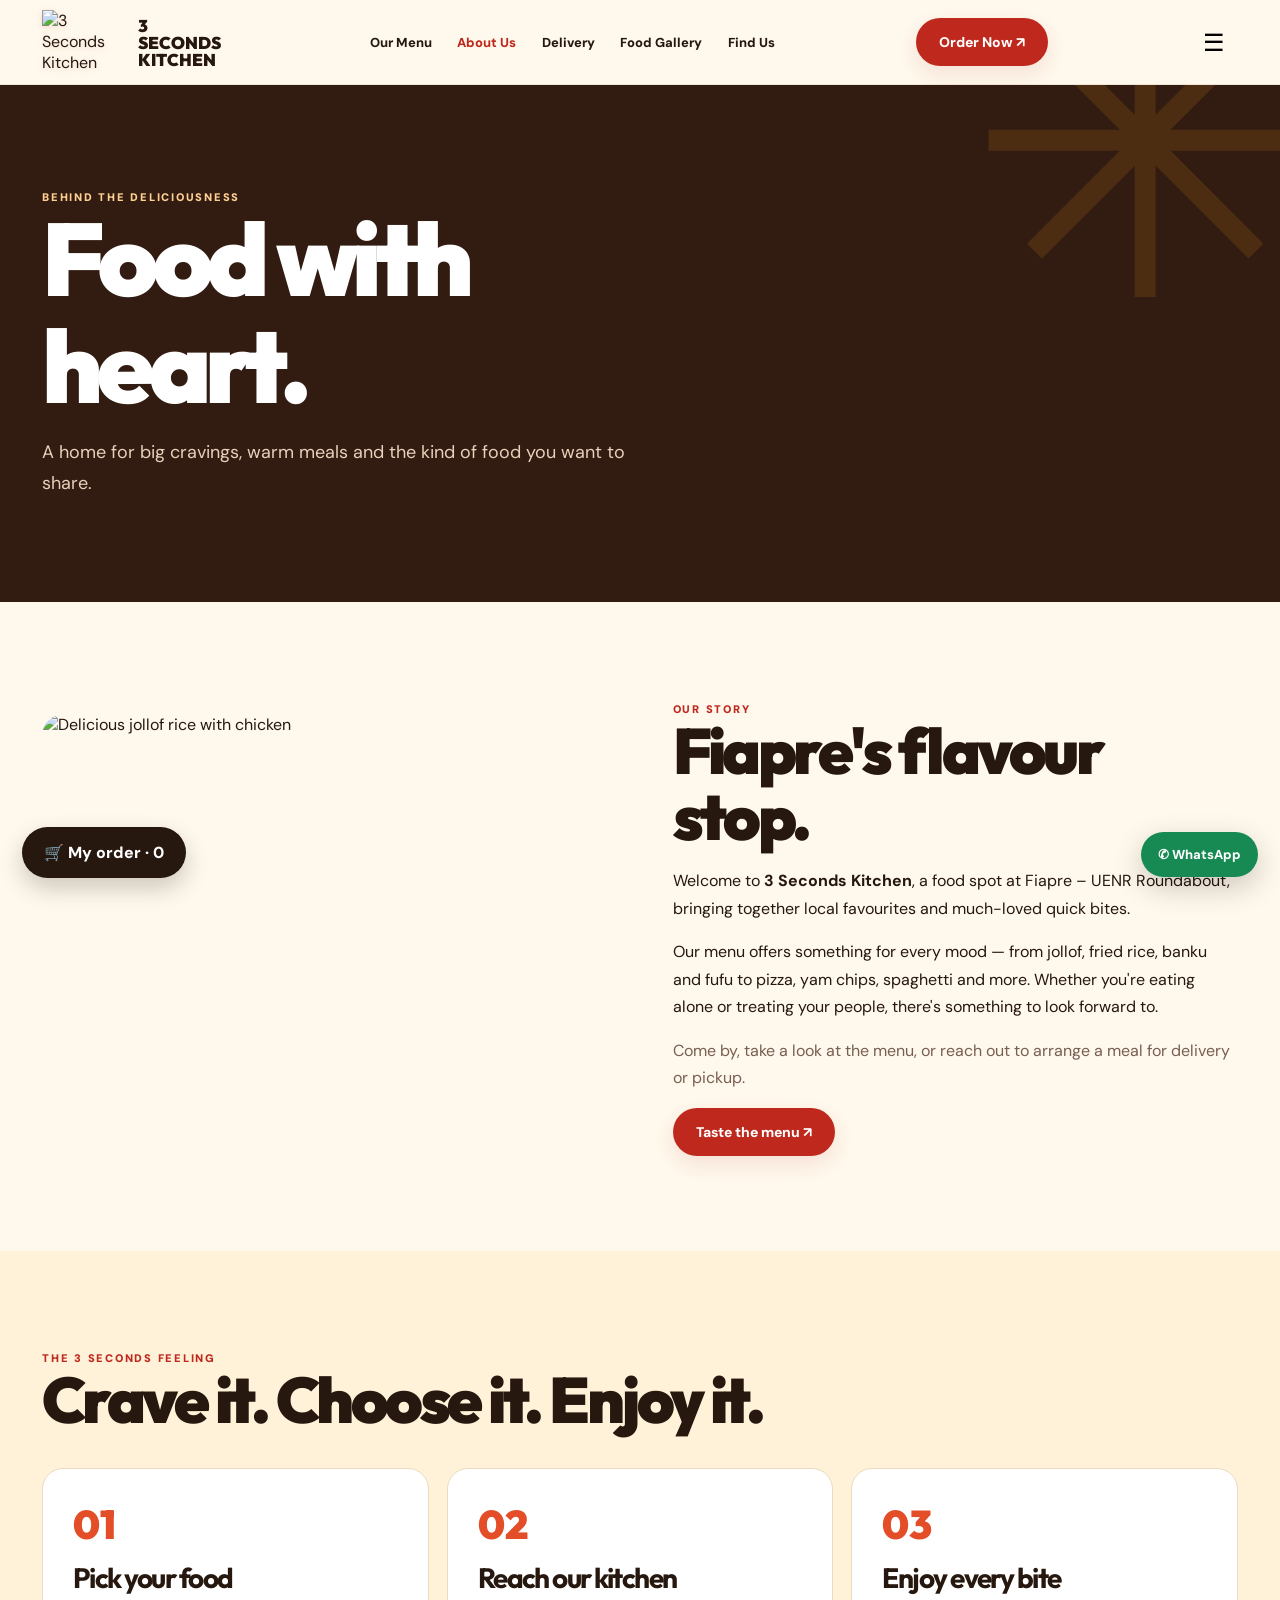
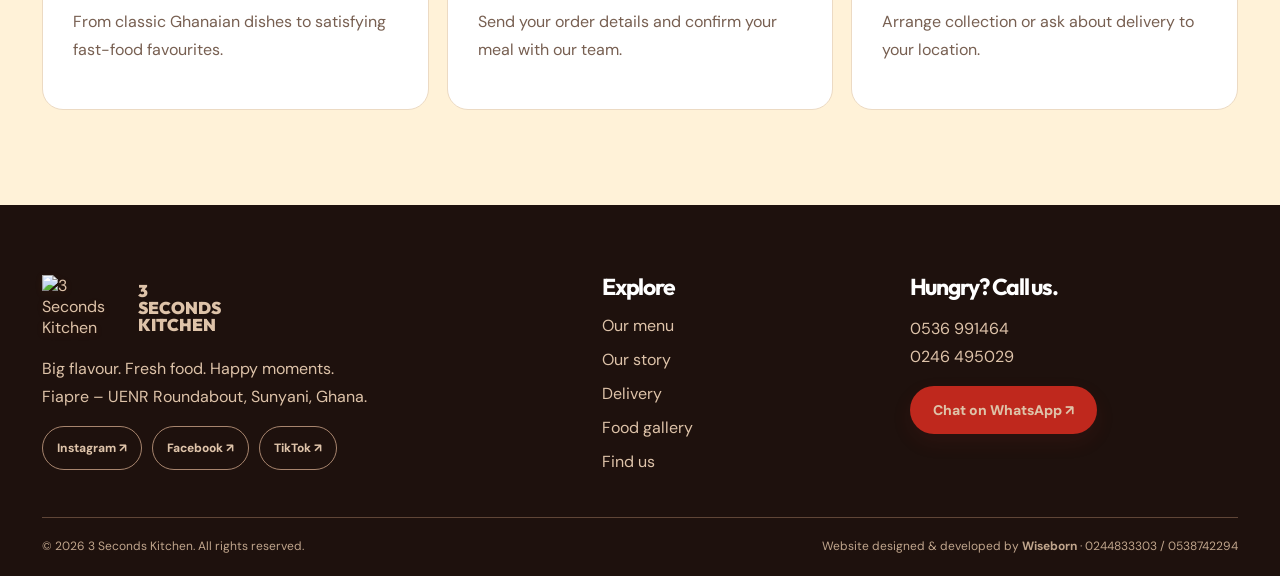
==== about.html @ f518913d "Add files via upload" ====
<!doctype html><html lang="en"><head><meta charset="utf-8"><meta name="viewport" content="width=device-width,initial-scale=1"><meta name="theme-color" content="#bf281d"><meta name="description" content="Fresh flavours and food delivery in Fiapre, Sunyani."><title>About Us | 3 Seconds Kitchen</title><link rel="icon" href="media/3sec-logo.webp"><link rel="stylesheet" href="style.css"></head><body><header><div class="container nav"><a class="brand" href="index.html"><img width="86" height="64" decoding="async" src="media/3sec-logo.webp" alt="3 Seconds Kitchen logo"><span>3 Seconds<br>Kitchen</span></a><nav class="navlinks" id="navlinks"><a target="_blank" rel="noopener" href="menu.html" class="">Our Menu</a><a target="_blank" rel="noopener" href="about.html" class="active">About Us</a><a target="_blank" rel="noopener" href="delivery.html" class="">Delivery</a><a target="_blank" rel="noopener" href="gallery.html" class="">Food Gallery</a><a target="_blank" rel="noopener" href="visit.html" class="">Find Us</a></nav><a class="button navorder" href="delivery.html">Order Now ↗</a><button class="iconbutton" aria-label="Toggle navigation" aria-expanded="false" id="menubtn">☰</button></div></header><main><section class="subhero "><div class="container"><span class="pill">Behind the deliciousness</span><h1>Food with<br>heart.</h1><p>A home for big cravings, warm meals and the kind of food you want to share.</p></div></section><section class="section"><div class="container split"><div class="photo-stack reveal"><img src="media/food-01.webp" alt="Delicious jollof rice with chicken"></div><div class="reveal"><span class="pill">Our story</span><h2>Fiapre's flavour stop.</h2><p>Welcome to <strong>3 Seconds Kitchen</strong>, a food spot at Fiapre – UENR Roundabout, bringing together local favourites and much-loved quick bites.</p><p>Our menu offers something for every mood — from jollof, fried rice, banku and fufu to pizza, yam chips, spaghetti and more. Whether you're eating alone or treating your people, there's something to look forward to.</p><p class="muted">Come by, take a look at the menu, or reach out to arrange a meal for delivery or pickup.</p><a class="button" href="menu.html">Taste the menu ↗</a></div></div></section><section class="section cream"><div class="container"><div class="heading"><div><span class="pill">The 3 Seconds feeling</span><h2>Crave it. Choose it. Enjoy it.</h2></div></div><div class="info-grid"><div class="info-card"><span class="num">01</span><h3>Pick your food</h3><p>From classic Ghanaian dishes to satisfying fast-food favourites.</p></div><div class="info-card"><span class="num">02</span><h3>Reach our kitchen</h3><p>Send your order details and confirm your meal with our team.</p></div><div class="info-card"><span class="num">03</span><h3>Enjoy every bite</h3><p>Arrange collection or ask about delivery to your location.</p></div></div></div></section></main><footer class="sitefoot"><div class="container"><div class="footergrid"><div><a class="brand" href="index.html"><img width="86" height="64" decoding="async" src="media/3sec-logo.webp" alt="3 Seconds Kitchen logo"><span>3 Seconds<br>Kitchen</span></a><p>Big flavour. Fresh food. Happy moments.<br>Fiapre – UENR Roundabout, Sunyani, Ghana.</p><div class="socials"><a target="_blank" rel="noopener" href="https://www.instagram.com/3secondskitchen/">Instagram ↗</a><a target="_blank" rel="noopener" href="https://www.facebook.com/profile.php?id=61556035937511">Facebook ↗</a><a target="_blank" rel="noopener" href="https://www.tiktok.com/@3seconds.kitchen">TikTok ↗</a></div></div><div><h3>Explore</h3><div class="links"><a href="menu.html">Our menu</a><a href="about.html">Our story</a><a href="delivery.html">Delivery</a><a href="gallery.html">Food gallery</a><a href="visit.html">Find us</a></div></div><div><h3>Hungry? Call us.</h3><p><a href="tel:+233536991464">0536 991464</a><br><a href="tel:+233246495029">0246 495029</a></p><a class="button" target="_blank" rel="noopener" href="https://wa.me/233536991464?text=Hello%203%20Seconds%20Kitchen%2C%20I%20would%20like%20to%20order.">Chat on WhatsApp ↗</a></div></div><div class="footerbottom"><span>© <span id="year"></span> 3 Seconds Kitchen. All rights reserved.</span><span>Website designed & developed by <strong>Wiseborn</strong> · <a href="tel:+233244833303">0244833303</a> / <a href="tel:+233538742294">0538742294</a></span></div></div></footer><a class="floatwa" aria-label="Order through WhatsApp" target="_blank" rel="noopener" href="https://wa.me/233536991464?text=Hello%203%20Seconds%20Kitchen%2C%20I%20would%20like%20to%20order.">✆ WhatsApp</a><button class="cartbar" id="cartbar" type="button">🛒 My order · <span id="carttotal">0</span></button><div class="cartmodal" id="cartmodal" role="dialog" aria-modal="true" aria-label="Your order"><div class="cartpanel"><button class="cartclose" id="cartclose" aria-label="Close basket">×</button><span class="pill">Ready to eat?</span><h2 style="font-size:38px;margin:14px 0">Your order</h2><p class="muted">Add your favourites, then confirm availability and prices with our team on WhatsApp.</p><div id="cartitems"></div><label style="display:block;margin:20px 0 6px;font-weight:800" for="cartmode">Order type</label><select id="cartmode" style="width:100%;padding:13px;border-radius:10px;border:1px solid #e0c9ac"><option>Delivery</option><option>Pickup</option></select><label style="display:block;margin:15px 0 6px;font-weight:800" for="cartlocation">Name / delivery address / notes</label><textarea id="cartlocation" placeholder="Your name, area, landmarks, special instructions…" style="width:100%;min-height:100px;padding:12px;border:1px solid #e0c9ac;border-radius:10px"></textarea><button class="button" style="width:100%;margin-top:15px" id="sendorder">Send order on WhatsApp ↗</button></div></div><script defer src="menu-data.js"></script><script defer src="app.js"></script></body></html>
---- style.css ----
@import url('https://fonts.googleapis.com/css2?family=DM+Sans:wght@400;500;600;700;800&family=Outfit:wght@400;500;600;700;800;900&display=swap');
:root{--ink:#26170f;--paper:#fff8ec;--muted:#775f51;--red:#bf281d;--chili:#e34d27;--orange:#fa8c27;--gold:#ffd48b;--cream:#fff2d8;--line:#ecdcc4}*{box-sizing:border-box}html{scroll-behavior:smooth}body{margin:0;background:var(--paper);color:var(--ink);font-family:'DM Sans',Arial,sans-serif}a{text-decoration:none;color:inherit}button,input,select,textarea{font:inherit}button{cursor:pointer}img{display:block;max-width:100%}main{min-height:55vh}.container{max-width:1250px;margin:auto;padding:0 27px}.pill{display:inline-flex;align-items:center;gap:8px;text-transform:uppercase;letter-spacing:.16em;font-size:11px;font-weight:900;color:var(--red)}h1,h2,h3,h4{font-family:Outfit,Arial,sans-serif;letter-spacing:-.055em;line-height:1.04;margin:0}h1{font-size:clamp(3.2rem,8vw,7rem);font-weight:900}h2{font-size:clamp(2.5rem,5vw,4.6rem);font-weight:900}p{line-height:1.72}header{position:sticky;top:0;z-index:90;background:rgba(255,248,236,.96);border-bottom:1px solid rgba(126,85,43,.12);backdrop-filter:blur(15px)}.nav{min-height:84px;display:flex;justify-content:space-between;align-items:center;gap:15px}.brand{display:flex;align-items:center;gap:10px;min-width:0}.brand img{width:86px;height:64px;object-fit:contain;filter:drop-shadow(0 2px 3px #7d380820)}.brand span{font:900 17px/1 Outfit;text-transform:uppercase;max-width:90px}.navlinks{display:flex;align-items:center;gap:clamp(12px,2vw,29px)}.navlinks a{font-size:13px;font-weight:800;white-space:nowrap;transition:color .2s}.navlinks a:hover,.navlinks a.active{color:var(--red)}.button{display:inline-flex;justify-content:center;align-items:center;gap:9px;border-radius:100px;border:0;background:var(--red);color:white;padding:15px 23px;font-size:14px;font-weight:800;box-shadow:0 8px 20px #a525201c;transition:transform .2s,background .2s}.button:hover{transform:translateY(-3px);background:#992217}.button.light{background:var(--paper);color:var(--red)}.button.outline{background:transparent;color:var(--ink);border:1px solid #c4a992;box-shadow:none}.iconbutton{border:0;background:transparent;font-size:24px;display:none}.cartcount{background:#fff;color:var(--red);padding:3px 7px;border-radius:20px;margin-left:3px;font-size:11px}.hero{position:relative;color:white;min-height:650px;display:flex;align-items:center;background:#231109;overflow:hidden}.video-wall{position:absolute;inset:0;display:grid;grid-template-columns:1fr 1fr;gap:2px}.video-wall video{width:100%;height:100%;object-fit:cover}.hero:after{content:'';position:absolute;inset:0;background:linear-gradient(90deg,rgba(20,10,7,.94) 0%,rgba(31,12,7,.78) 40%,rgba(16,8,4,.16) 100%),linear-gradient(0deg,#210d07aa,transparent 32%)}.hero-body{position:relative;z-index:2;padding:100px 27px 110px;width:100%}.hero-body h1{max-width:810px}.hero-body h1 em{font-style:normal;color:var(--gold)}.hero-body p{font-size:18px;max-width:560px;color:#f6dfc7}.hero-actions{display:flex;gap:12px;flex-wrap:wrap;margin-top:26px}.hero .pill{color:#ffcb84}.video-credits{position:absolute;bottom:24px;right:25px;z-index:2;color:#fff9;font-size:11px}.ticker{overflow:hidden;background:var(--red);color:#fff;padding:14px 0;transform:rotate(-1.3deg) scale(1.01);position:relative;z-index:3}.ticker-track{white-space:nowrap;display:flex;width:max-content;animation:marquee 35s linear infinite;gap:30px;font:800 13px Outfit;letter-spacing:.17em}.ticker-track b{color:#ffd783}.section{padding:95px 0}.heading{display:flex;justify-content:space-between;align-items:end;gap:20px;margin-bottom:35px}.heading p{max-width:420px;color:var(--muted)}.grid{display:grid;grid-template-columns:repeat(4,minmax(0,1fr));gap:21px}.food-card{background:#fff;border-radius:19px;overflow:hidden;box-shadow:0 5px 24px #804a1c13;border:1px solid #f1dfc6;transition:transform .25s,box-shadow .25s}.food-card:hover{transform:translateY(-5px);box-shadow:0 18px 32px #804a1c20}.food-card img{width:100%;height:225px;object-fit:cover}.food-content{padding:16px}.food-content small{color:var(--red);font-size:11px;font-weight:900;text-transform:uppercase;letter-spacing:.1em}.food-content h3{font-size:20px;letter-spacing:-.035em;margin:8px 0 13px}.food-content .row{display:flex;justify-content:space-between;gap:10px;align-items:center}.muted{color:var(--muted)}.tag{display:inline-flex;padding:6px 12px;background:#fff1d7;border-radius:100px;color:#9e441a;font-size:11px;font-weight:800}.tiny-button{padding:10px 14px;border-radius:50px;background:var(--red);color:#fff;border:0;font-weight:800;font-size:12px}.cream{background:var(--cream)}.dark{background:#281810;color:#fff}.dark p{color:#efd8c0}.split{display:grid;grid-template-columns:1fr 1fr;gap:65px;align-items:center}.photo-stack{position:relative}.photo-stack img{border-radius:22px;width:100%;max-height:580px;object-fit:cover}.photo-stack .seal{position:absolute;bottom:-18px;right:-17px;background:var(--orange);border:7px solid var(--paper);border-radius:50%;height:125px;width:125px;display:grid;place-items:center;text-align:center;font:900 17px/1.1 Outfit;transform:rotate(9deg)}.feature-list{display:grid;gap:13px;margin:25px 0}.feature{display:flex;align-items:start;gap:13px}.check{background:#ffe2b0;color:var(--red);height:32px;width:32px;border-radius:50%;display:grid;place-items:center;flex-shrink:0;font-weight:900}.banner{padding:65px;border-radius:25px;background:linear-gradient(120deg,#aa241d,#e85e27);color:white;display:flex;align-items:center;justify-content:space-between;gap:30px}.banner h2{max-width:750px}.banner .pill{color:#ffda8c}.subhero{background:#321c12;position:relative;overflow:hidden;color:#fff;padding:100px 0 85px}.subhero:after{content:'✳';position:absolute;font-size:430px;line-height:1;color:#ff9e1620;right:-45px;top:-150px}.subhero .container{position:relative;z-index:2}.subhero h1{font-size:clamp(3.5rem,8vw,6.5rem);max-width:900px}.subhero p{max-width:630px;color:#e8d0b9;font-size:18px}.subhero .pill{color:#ffd091}.subhero.accent{background:linear-gradient(135deg,#78221a,#d23d22)}.filters{display:flex;gap:9px;flex-wrap:wrap;margin:0 0 28px}.filter{padding:10px 17px;background:white;border:1px solid #e8d5ba;border-radius:100px;font-size:12px;font-weight:900;color:var(--ink)}.filter.active{background:var(--red);color:#fff;border-color:var(--red)}.gallery-grid{display:grid;grid-template-columns:repeat(4,1fr);gap:12px}.gallery-grid img{aspect-ratio:1;width:100%;height:100%;object-fit:cover;border-radius:15px;transition:transform .3s;cursor:zoom-in}.gallery-grid img:hover{transform:scale(1.025)}.info-card{background:white;border:1px solid #ecdac3;padding:30px;border-radius:21px}.info-card h3{font-size:28px;margin:14px 0}.info-card p{color:var(--muted)}.info-grid{display:grid;grid-template-columns:repeat(3,1fr);gap:18px}.num{font-size:40px;font-family:Outfit;font-weight:900;color:var(--chili)}.forms{background:#fff;padding:28px;border:1px solid var(--line);border-radius:22px}.forms label{display:block;font-weight:800;font-size:13px;margin:15px 0 6px}.forms input,.forms textarea,.forms select{width:100%;padding:14px 16px;border:1px solid #dcc7a9;border-radius:11px;outline:none;background:#fffaf3;color:var(--ink)}.forms textarea{min-height:95px;resize:vertical}.forms input:focus,.forms textarea:focus,.forms select:focus{border-color:var(--red)}.forms .button{margin-top:18px}.two-col{display:grid;grid-template-columns:1fr 1fr;gap:26px}.socials{display:flex;gap:10px;flex-wrap:wrap}.socials a{border:1px solid #a8856e;padding:10px 14px;border-radius:30px;font-size:12px;font-weight:800}.sitefoot{background:#1e110d;color:#fff;padding:70px 0 22px}.footergrid{display:grid;grid-template-columns:2fr 1fr 1.3fr;gap:55px}.footergrid h3{font-size:23px;margin-bottom:16px}.footergrid p,.footergrid a{color:#dec3a9}.footergrid .links{display:grid;gap:13px}.footerbottom{border-top:1px solid #604637;margin-top:45px;padding-top:20px;display:flex;justify-content:space-between;gap:15px;flex-wrap:wrap;color:#c0a58c;font-size:12px}.mobile-menu{display:none}.floatwa{position:fixed;bottom:23px;right:22px;z-index:60;background:#168a52;color:#fff;padding:14px 17px;border-radius:50px;box-shadow:0 10px 30px #0003;font-weight:800;font-size:13px}.cartbar{position:fixed;bottom:22px;left:22px;z-index:50;background:var(--ink);color:white;border:0;border-radius:50px;padding:15px 22px;font-weight:800;box-shadow:0 10px 25px #0003}.cartmodal{position:fixed;inset:0;background:#1d0c07aa;z-index:110;display:none;justify-content:flex-end}.cartmodal.open{display:flex}.cartpanel{background:var(--paper);max-width:450px;width:100%;height:100%;overflow:auto;padding:30px}.cartitem{display:flex;align-items:center;justify-content:space-between;gap:10px;border-bottom:1px solid var(--line);padding:13px 0}.qty{display:flex;align-items:center;gap:10px}.qty button{border:1px solid var(--line);width:28px;height:28px;border-radius:7px;background:white}.cartclose{float:right;border:0;background:none;font-size:28px}.lightbox{position:fixed;inset:0;background:#160b08ef;z-index:150;display:none;align-items:center;justify-content:center;padding:30px;cursor:zoom-out}.lightbox.open{display:flex}.lightbox img{max-width:95vw;max-height:90vh;object-fit:contain;border-radius:12px}.video-card{border-radius:19px;overflow:hidden;background:#24110d}.video-card video{display:block;width:100%;height:360px;object-fit:cover}.video-card .caption{padding:15px;color:#ffebd0;font-weight:800}.status{font-weight:700;color:#7a4639;font-size:13px}.reveal{opacity:0;transform:translateY(20px);transition:opacity .55s,transform .55s}.reveal.visible{opacity:1;transform:none}@keyframes marquee{to{transform:translateX(-50%)}}@media(max-width:1080px){.grid{grid-template-columns:repeat(3,1fr)}.navlinks{gap:10px}.navlinks a{font-size:11px}.nav .button{padding:12px}}@media(max-width:780px){.container{padding:0 19px}.nav{min-height:70px}.brand img{width:76px;height:54px}.navlinks{display:none;position:absolute;top:70px;left:0;right:0;background:var(--paper);padding:24px;box-shadow:0 15px 30px #27150e22}.navlinks.open{display:grid;gap:20px}.navlinks a{font-size:15px}.iconbutton{display:block}.navorder{display:none}.hero{min-height:610px}.hero-body{padding:90px 19px 95px}.hero h1{font-size:clamp(3.3rem,12vw,5rem)}.hero-body p{font-size:16px}.video-wall{grid-template-columns:1fr}.video-wall video:nth-child(2){display:none}.hero:after{background:linear-gradient(90deg,#190b07d9,#190b0769)}.grid{grid-template-columns:repeat(2,1fr);gap:12px}.food-card img{height:165px}.food-content{padding:12px}.food-content h3{font-size:17px}.gallery-grid{grid-template-columns:repeat(2,1fr)}.split,.two-col{grid-template-columns:1fr;gap:27px}.info-grid{grid-template-columns:1fr}.banner{padding:30px;display:block}.banner .button{margin-top:20px}.heading{align-items:start;display:block}.footergrid{grid-template-columns:1fr;gap:30px}.section{padding:65px 0}.subhero{padding:75px 0}.video-card video{height:250px}}@media(max-width:440px){.grid{grid-template-columns:1fr 1fr}.food-card img{height:142px}.food-content h3{font-size:16px}.tiny-button{font-size:11px;padding:9px 10px}.brand span{font-size:14px}.hero h1{font-size:3.15rem}.footerbottom{display:block}}@media(prefers-reduced-motion:reduce){*,*:before,*:after{animation:none!important;scroll-behavior:auto!important;transition:none!important}.reveal{opacity:1;transform:none}}

/* Mobile-first usability and improved loading / touch support */
html{scroll-padding-top:90px} body{overflow-x:clip} :focus-visible{outline:3px solid #ff9f22;outline-offset:3px}
.navlinks a,.socials a,.filter,.tiny-button,.qty button,.cartclose,.iconbutton{min-height:44px;display:inline-flex;align-items:center;justify-content:center}
.navlinks a{min-width:45px}.iconbutton{min-width:48px}.navlinks{z-index:101}
img{height:auto} .food-card img,.gallery-grid img,.photo-stack img{height:auto;aspect-ratio:4/3;object-fit:cover}.gallery-grid img{aspect-ratio:1}
.food-card,.info-card,.video-card{min-width:0}.grid,.gallery-grid,.info-grid,.split,.two-col{min-width:0}
.forms input,.forms textarea,.forms select,#cartlocation,#cartmode{font-size:16px}
.cartpanel{overscroll-behavior:contain}.cartclose{width:44px;height:44px}.qty button{min-width:44px;height:44px}
.video-wall video{background:#28130e}.ticker-track{will-change:transform}
@media(max-width:780px){
 .navlinks{max-height:calc(100dvh - 70px);overflow-y:auto;overscroll-behavior:contain}
 .navlinks.open{gap:4px;padding:12px 20px 22px;border-bottom:2px solid var(--line)}
 .navlinks a{justify-content:flex-start;font-size:16px;padding:10px;border-radius:10px}
 .navlinks a.active{background:#ffe4c1}
 .hero{min-height:520px}.hero-body{padding-top:72px;padding-bottom:76px}
 .hero-actions .button{min-height:48px}
 .heading p{max-width:none}.food-card img{aspect-ratio:1.22}
 .floatwa{right:12px;bottom:12px;padding:13px 15px}.cartbar{left:12px;bottom:12px;padding:14px 17px}
 .cartmodal .cartpanel{padding:20px 17px 90px;max-width:none}
 .banner{border-radius:18px}.subhero h1{overflow-wrap:break-word}
}
@media(max-width:480px){
 .container{padding-inline:15px}.nav{gap:8px}.brand{gap:5px}.brand img{width:65px;height:50px}.brand span{font-size:13px}
 .hero h1{font-size:clamp(2.65rem,12.5vw,3.35rem);overflow-wrap:break-word}
 .hero-body{padding-inline:15px}.hero-body p{font-size:15px}
 .hero-actions{display:grid;grid-template-columns:1fr 1fr;gap:8px}.hero-actions .button{padding:12px 8px;font-size:12px}
 .grid{grid-template-columns:repeat(2,minmax(0,1fr));gap:10px}
 .food-card img{height:auto;aspect-ratio:1.1}.food-content{padding:10px}.food-content h3{font-size:15px;min-height:34px}
 .food-content .row{align-items:stretch;flex-direction:column}.food-content .row .tag{align-self:flex-start}.tiny-button{min-height:44px;width:100%;font-size:12px}
 .gallery-grid{gap:8px}.gallery-grid img{border-radius:9px}
 .banner{padding:24px 20px}.banner h2{font-size:2.2rem}
 .forms{padding:16px}.subhero{padding:65px 0}.subhero h1{font-size:clamp(2.65rem,11vw,4rem)}
 .footerbottom{padding-bottom:65px}.sitefoot{padding-top:48px}
}
@media(max-width:360px){.grid{grid-template-columns:1fr}.food-content h3{min-height:auto}.food-content .row{flex-direction:row;align-items:center}.tiny-button{width:auto}.hero-actions{grid-template-columns:1fr}}
@media(prefers-reduced-motion:reduce){.ticker-track{will-change:auto}}
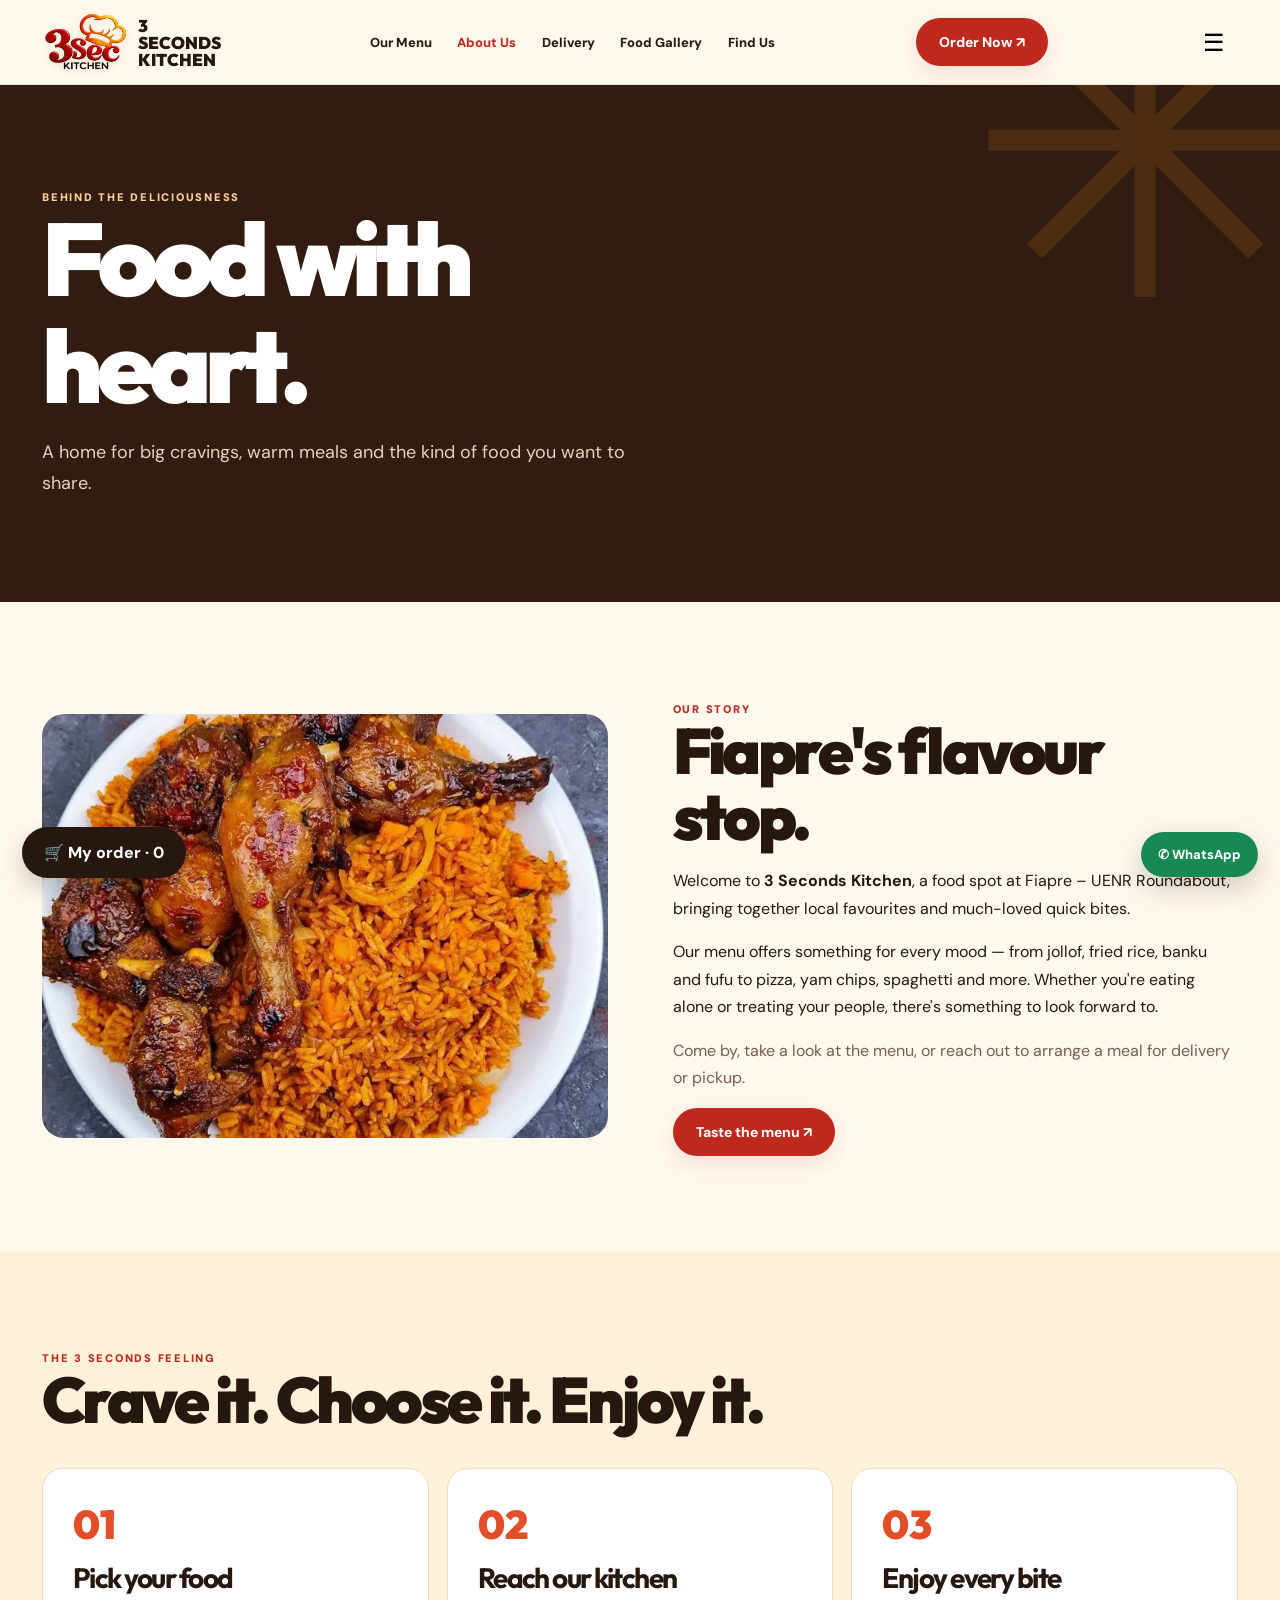
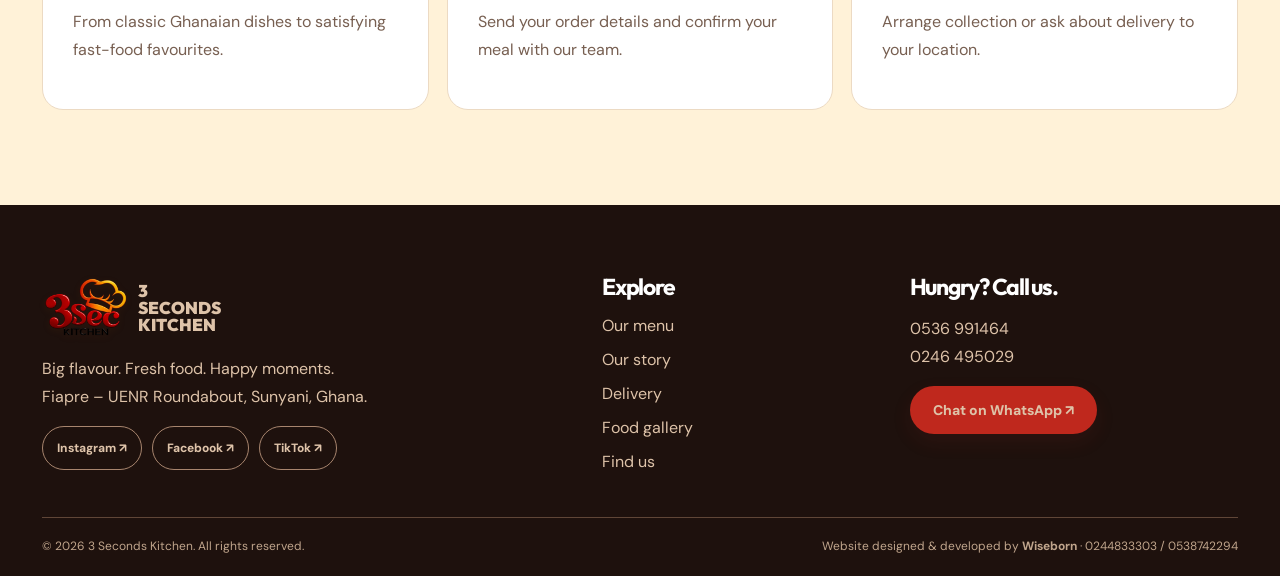
==== commit 54518a97: "Add files via upload" ====
--- a/about.html
+++ b/about.html
@@ -1 +1 @@
-<!doctype html><html lang="en"><head><meta charset="utf-8"><meta name="viewport" content="width=device-width,initial-scale=1"><meta name="theme-color" content="#bf281d"><meta name="description" content="Fresh flavours and food delivery in Fiapre, Sunyani."><title>About Us | 3 Seconds Kitchen</title><link rel="icon" href="media/3sec-logo.webp"><link rel="stylesheet" href="style.css"></head><body><header><div class="container nav"><a class="brand" href="index.html"><img width="86" height="64" decoding="async" src="media/3sec-logo.webp" alt="3 Seconds Kitchen logo"><span>3 Seconds<br>Kitchen</span></a><nav class="navlinks" id="navlinks"><a target="_blank" rel="noopener" href="menu.html" class="">Our Menu</a><a target="_blank" rel="noopener" href="about.html" class="active">About Us</a><a target="_blank" rel="noopener" href="delivery.html" class="">Delivery</a><a target="_blank" rel="noopener" href="gallery.html" class="">Food Gallery</a><a target="_blank" rel="noopener" href="visit.html" class="">Find Us</a></nav><a class="button navorder" href="delivery.html">Order Now ↗</a><button class="iconbutton" aria-label="Toggle navigation" aria-expanded="false" id="menubtn">☰</button></div></header><main><section class="subhero "><div class="container"><span class="pill">Behind the deliciousness</span><h1>Food with<br>heart.</h1><p>A home for big cravings, warm meals and the kind of food you want to share.</p></div></section><section class="section"><div class="container split"><div class="photo-stack reveal"><img src="media/food-01.webp" alt="Delicious jollof rice with chicken"></div><div class="reveal"><span class="pill">Our story</span><h2>Fiapre's flavour stop.</h2><p>Welcome to <strong>3 Seconds Kitchen</strong>, a food spot at Fiapre – UENR Roundabout, bringing together local favourites and much-loved quick bites.</p><p>Our menu offers something for every mood — from jollof, fried rice, banku and fufu to pizza, yam chips, spaghetti and more. Whether you're eating alone or treating your people, there's something to look forward to.</p><p class="muted">Come by, take a look at the menu, or reach out to arrange a meal for delivery or pickup.</p><a class="button" href="menu.html">Taste the menu ↗</a></div></div></section><section class="section cream"><div class="container"><div class="heading"><div><span class="pill">The 3 Seconds feeling</span><h2>Crave it. Choose it. Enjoy it.</h2></div></div><div class="info-grid"><div class="info-card"><span class="num">01</span><h3>Pick your food</h3><p>From classic Ghanaian dishes to satisfying fast-food favourites.</p></div><div class="info-card"><span class="num">02</span><h3>Reach our kitchen</h3><p>Send your order details and confirm your meal with our team.</p></div><div class="info-card"><span class="num">03</span><h3>Enjoy every bite</h3><p>Arrange collection or ask about delivery to your location.</p></div></div></div></section></main><footer class="sitefoot"><div class="container"><div class="footergrid"><div><a class="brand" href="index.html"><img width="86" height="64" decoding="async" src="media/3sec-logo.webp" alt="3 Seconds Kitchen logo"><span>3 Seconds<br>Kitchen</span></a><p>Big flavour. Fresh food. Happy moments.<br>Fiapre – UENR Roundabout, Sunyani, Ghana.</p><div class="socials"><a target="_blank" rel="noopener" href="https://www.instagram.com/3secondskitchen/">Instagram ↗</a><a target="_blank" rel="noopener" href="https://www.facebook.com/profile.php?id=61556035937511">Facebook ↗</a><a target="_blank" rel="noopener" href="https://www.tiktok.com/@3seconds.kitchen">TikTok ↗</a></div></div><div><h3>Explore</h3><div class="links"><a href="menu.html">Our menu</a><a href="about.html">Our story</a><a href="delivery.html">Delivery</a><a href="gallery.html">Food gallery</a><a href="visit.html">Find us</a></div></div><div><h3>Hungry? Call us.</h3><p><a href="tel:+233536991464">0536 991464</a><br><a href="tel:+233246495029">0246 495029</a></p><a class="button" target="_blank" rel="noopener" href="https://wa.me/233536991464?text=Hello%203%20Seconds%20Kitchen%2C%20I%20would%20like%20to%20order.">Chat on WhatsApp ↗</a></div></div><div class="footerbottom"><span>© <span id="year"></span> 3 Seconds Kitchen. All rights reserved.</span><span>Website designed & developed by <strong>Wiseborn</strong> · <a href="tel:+233244833303">0244833303</a> / <a href="tel:+233538742294">0538742294</a></span></div></div></footer><a class="floatwa" aria-label="Order through WhatsApp" target="_blank" rel="noopener" href="https://wa.me/233536991464?text=Hello%203%20Seconds%20Kitchen%2C%20I%20would%20like%20to%20order.">✆ WhatsApp</a><button class="cartbar" id="cartbar" type="button">🛒 My order · <span id="carttotal">0</span></button><div class="cartmodal" id="cartmodal" role="dialog" aria-modal="true" aria-label="Your order"><div class="cartpanel"><button class="cartclose" id="cartclose" aria-label="Close basket">×</button><span class="pill">Ready to eat?</span><h2 style="font-size:38px;margin:14px 0">Your order</h2><p class="muted">Add your favourites, then confirm availability and prices with our team on WhatsApp.</p><div id="cartitems"></div><label style="display:block;margin:20px 0 6px;font-weight:800" for="cartmode">Order type</label><select id="cartmode" style="width:100%;padding:13px;border-radius:10px;border:1px solid #e0c9ac"><option>Delivery</option><option>Pickup</option></select><label style="display:block;margin:15px 0 6px;font-weight:800" for="cartlocation">Name / delivery address / notes</label><textarea id="cartlocation" placeholder="Your name, area, landmarks, special instructions…" style="width:100%;min-height:100px;padding:12px;border:1px solid #e0c9ac;border-radius:10px"></textarea><button class="button" style="width:100%;margin-top:15px" id="sendorder">Send order on WhatsApp ↗</button></div></div><script defer src="menu-data.js"></script><script defer src="app.js"></script></body></html>+<!doctype html><html lang="en"><head><meta charset="utf-8"><meta name="viewport" content="width=device-width,initial-scale=1"><meta name="theme-color" content="#bf281d"><meta name="description" content="Fresh flavours and food delivery in Fiapre, Sunyani."><title>About Us | 3 Seconds Kitchen</title><link rel="icon" data-media="3sec-logo.webp"><link rel="stylesheet" href="style.css"></head><body><header><div class="container nav"><a class="brand" href="index.html"><img width="86" height="64" decoding="async" data-media="3sec-logo.webp" alt="3 Seconds Kitchen logo"><span>3 Seconds<br>Kitchen</span></a><nav class="navlinks" id="navlinks"><a href="menu.html" class="">Our Menu</a><a href="about.html" class="active">About Us</a><a href="delivery.html" class="">Delivery</a><a href="gallery.html" class="">Food Gallery</a><a href="visit.html" class="">Find Us</a></nav><a class="button navorder" href="delivery.html">Order Now ↗</a><button class="iconbutton" aria-label="Toggle navigation" aria-expanded="false" id="menubtn">☰</button></div></header><main><section class="subhero "><div class="container"><span class="pill">Behind the deliciousness</span><h1>Food with<br>heart.</h1><p>A home for big cravings, warm meals and the kind of food you want to share.</p></div></section><section class="section"><div class="container split"><div class="photo-stack reveal"><img data-media="food-01.webp" alt="Delicious jollof rice with chicken"></div><div class="reveal"><span class="pill">Our story</span><h2>Fiapre's flavour stop.</h2><p>Welcome to <strong>3 Seconds Kitchen</strong>, a food spot at Fiapre – UENR Roundabout, bringing together local favourites and much-loved quick bites.</p><p>Our menu offers something for every mood — from jollof, fried rice, banku and fufu to pizza, yam chips, spaghetti and more. Whether you're eating alone or treating your people, there's something to look forward to.</p><p class="muted">Come by, take a look at the menu, or reach out to arrange a meal for delivery or pickup.</p><a class="button" href="menu.html">Taste the menu ↗</a></div></div></section><section class="section cream"><div class="container"><div class="heading"><div><span class="pill">The 3 Seconds feeling</span><h2>Crave it. Choose it. Enjoy it.</h2></div></div><div class="info-grid"><div class="info-card"><span class="num">01</span><h3>Pick your food</h3><p>From classic Ghanaian dishes to satisfying fast-food favourites.</p></div><div class="info-card"><span class="num">02</span><h3>Reach our kitchen</h3><p>Send your order details and confirm your meal with our team.</p></div><div class="info-card"><span class="num">03</span><h3>Enjoy every bite</h3><p>Arrange collection or ask about delivery to your location.</p></div></div></div></section></main><footer class="sitefoot"><div class="container"><div class="footergrid"><div><a class="brand" href="index.html"><img width="86" height="64" decoding="async" data-media="3sec-logo.webp" alt="3 Seconds Kitchen logo"><span>3 Seconds<br>Kitchen</span></a><p>Big flavour. Fresh food. Happy moments.<br>Fiapre – UENR Roundabout, Sunyani, Ghana.</p><div class="socials"><a target="_blank" rel="noopener" href="https://www.instagram.com/3secondskitchen/">Instagram ↗</a><a target="_blank" rel="noopener" href="https://www.facebook.com/profile.php?id=61556035937511">Facebook ↗</a><a target="_blank" rel="noopener" href="https://www.tiktok.com/@3seconds.kitchen">TikTok ↗</a></div></div><div><h3>Explore</h3><div class="links"><a href="menu.html">Our menu</a><a href="about.html">Our story</a><a href="delivery.html">Delivery</a><a href="gallery.html">Food gallery</a><a href="visit.html">Find us</a></div></div><div><h3>Hungry? Call us.</h3><p><a href="tel:+233536991464">0536 991464</a><br><a href="tel:+233246495029">0246 495029</a></p><a class="button" target="_blank" rel="noopener" href="https://wa.me/233536991464?text=Hello%203%20Seconds%20Kitchen%2C%20I%20would%20like%20to%20order.">Chat on WhatsApp ↗</a></div></div><div class="footerbottom"><span>© <span id="year"></span> 3 Seconds Kitchen. All rights reserved.</span><span>Website designed & developed by <strong>Wiseborn</strong> · <a href="tel:+233244833303">0244833303</a> / <a href="tel:+233538742294">0538742294</a></span></div></div></footer><a class="floatwa" aria-label="Order through WhatsApp" target="_blank" rel="noopener" href="https://wa.me/233536991464?text=Hello%203%20Seconds%20Kitchen%2C%20I%20would%20like%20to%20order.">✆ WhatsApp</a><button class="cartbar" id="cartbar" type="button">🛒 My order · <span id="carttotal">0</span></button><div class="cartmodal" id="cartmodal" role="dialog" aria-modal="true" aria-label="Your order"><div class="cartpanel"><button class="cartclose" id="cartclose" aria-label="Close basket">×</button><span class="pill">Ready to eat?</span><h2 style="font-size:38px;margin:14px 0">Your order</h2><p class="muted">Add your favourites, then confirm availability and prices with our team on WhatsApp.</p><div id="cartitems"></div><label style="display:block;margin:20px 0 6px;font-weight:800" for="cartmode">Order type</label><select id="cartmode" style="width:100%;padding:13px;border-radius:10px;border:1px solid #e0c9ac"><option>Delivery</option><option>Pickup</option></select><label style="display:block;margin:15px 0 6px;font-weight:800" for="cartlocation">Name / delivery address / notes</label><textarea id="cartlocation" placeholder="Your name, area, landmarks, special instructions…" style="width:100%;min-height:100px;padding:12px;border:1px solid #e0c9ac;border-radius:10px"></textarea><button class="button" style="width:100%;margin-top:15px" id="sendorder">Send order on WhatsApp ↗</button></div></div><script defer src="embedded-images.js"></script><script defer src="menu-data.js"></script><script defer src="app.js"></script></body></html>
--- a/style.css
+++ b/style.css
@@ -37,3 +37,7 @@
 }
 @media(max-width:360px){.grid{grid-template-columns:1fr}.food-content h3{min-height:auto}.food-content .row{flex-direction:row;align-items:center}.tiny-button{width:auto}.hero-actions{grid-template-columns:1fr}}
 @media(prefers-reduced-motion:reduce){.ticker-track{will-change:auto}}
+
+/* Final small-screen refinements for embedded edition */
+@media(max-width:600px){.video-wall{overflow:hidden}.video-wall video{object-fit:cover}.section{padding-block:54px}.navorder{display:none!important}header .nav{min-height:70px}.food-card{overflow:hidden}.footergrid{gap:22px} .gallery-grid img{cursor:zoom-in} .cartbar,.floatwa{z-index:75} .cartpanel{max-height:90dvh;overflow:auto}}
+@media(max-width:350px){.hero h1{font-size:2.45rem}.socials{flex-wrap:wrap}.brand span{max-width:95px}}
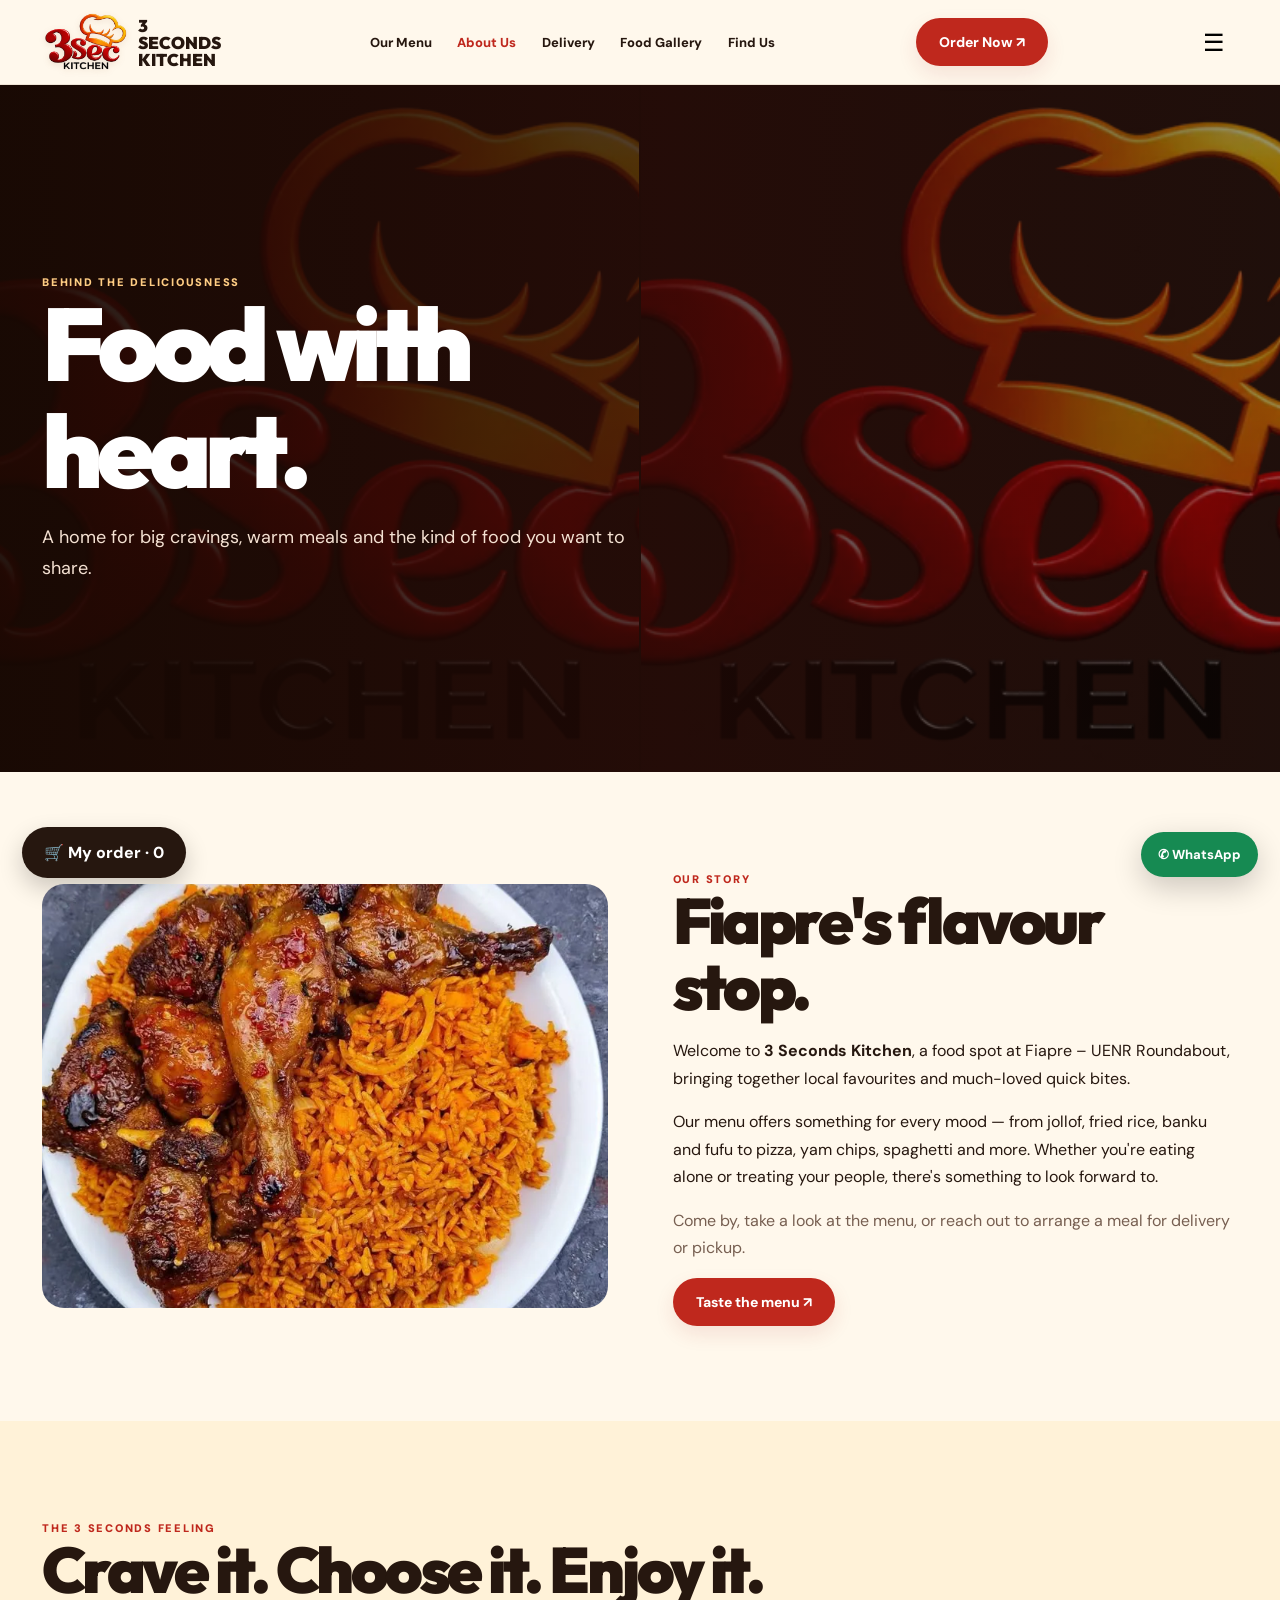
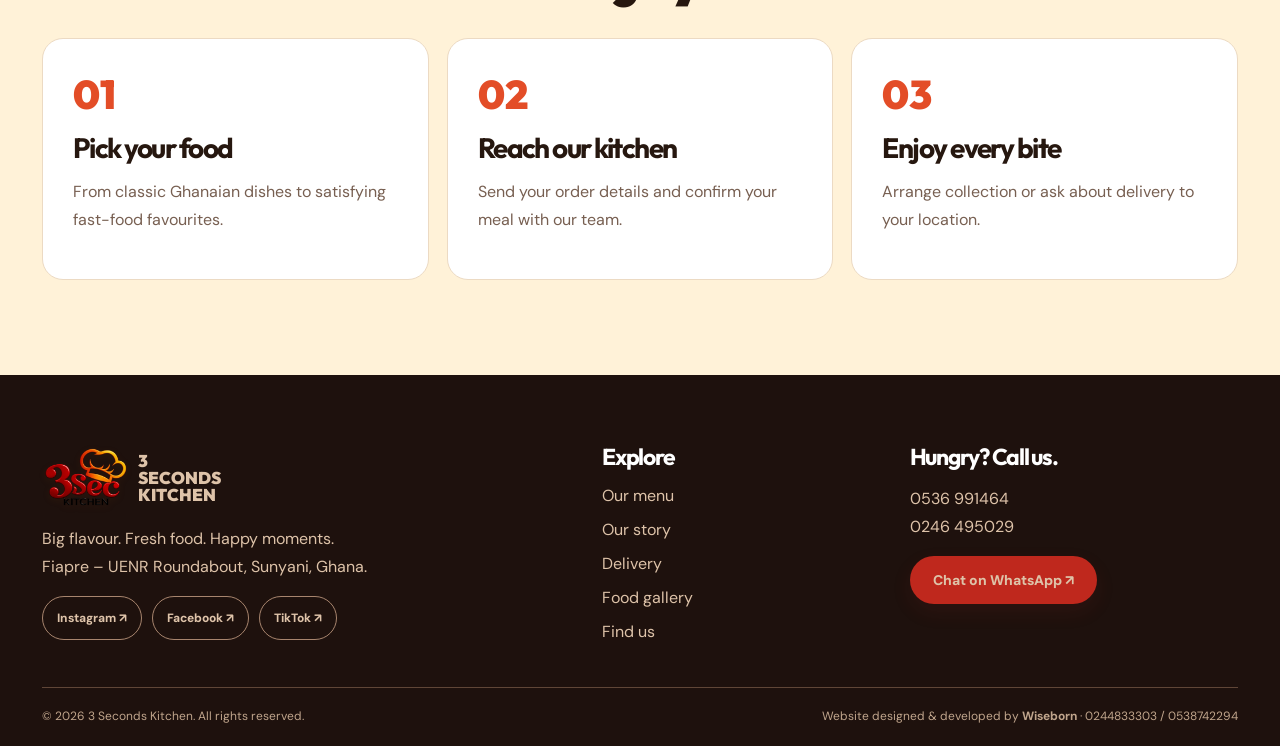
==== commit b1061039: "Add files via upload" ====
--- a/about.html
+++ b/about.html
@@ -1 +1,2 @@
-<!doctype html><html lang="en"><head><meta charset="utf-8"><meta name="viewport" content="width=device-width,initial-scale=1"><meta name="theme-color" content="#bf281d"><meta name="description" content="Fresh flavours and food delivery in Fiapre, Sunyani."><title>About Us | 3 Seconds Kitchen</title><link rel="icon" data-media="3sec-logo.webp"><link rel="stylesheet" href="style.css"></head><body><header><div class="container nav"><a class="brand" href="index.html"><img width="86" height="64" decoding="async" data-media="3sec-logo.webp" alt="3 Seconds Kitchen logo"><span>3 Seconds<br>Kitchen</span></a><nav class="navlinks" id="navlinks"><a href="menu.html" class="">Our Menu</a><a href="about.html" class="active">About Us</a><a href="delivery.html" class="">Delivery</a><a href="gallery.html" class="">Food Gallery</a><a href="visit.html" class="">Find Us</a></nav><a class="button navorder" href="delivery.html">Order Now ↗</a><button class="iconbutton" aria-label="Toggle navigation" aria-expanded="false" id="menubtn">☰</button></div></header><main><section class="subhero "><div class="container"><span class="pill">Behind the deliciousness</span><h1>Food with<br>heart.</h1><p>A home for big cravings, warm meals and the kind of food you want to share.</p></div></section><section class="section"><div class="container split"><div class="photo-stack reveal"><img data-media="food-01.webp" alt="Delicious jollof rice with chicken"></div><div class="reveal"><span class="pill">Our story</span><h2>Fiapre's flavour stop.</h2><p>Welcome to <strong>3 Seconds Kitchen</strong>, a food spot at Fiapre – UENR Roundabout, bringing together local favourites and much-loved quick bites.</p><p>Our menu offers something for every mood — from jollof, fried rice, banku and fufu to pizza, yam chips, spaghetti and more. Whether you're eating alone or treating your people, there's something to look forward to.</p><p class="muted">Come by, take a look at the menu, or reach out to arrange a meal for delivery or pickup.</p><a class="button" href="menu.html">Taste the menu ↗</a></div></div></section><section class="section cream"><div class="container"><div class="heading"><div><span class="pill">The 3 Seconds feeling</span><h2>Crave it. Choose it. Enjoy it.</h2></div></div><div class="info-grid"><div class="info-card"><span class="num">01</span><h3>Pick your food</h3><p>From classic Ghanaian dishes to satisfying fast-food favourites.</p></div><div class="info-card"><span class="num">02</span><h3>Reach our kitchen</h3><p>Send your order details and confirm your meal with our team.</p></div><div class="info-card"><span class="num">03</span><h3>Enjoy every bite</h3><p>Arrange collection or ask about delivery to your location.</p></div></div></div></section></main><footer class="sitefoot"><div class="container"><div class="footergrid"><div><a class="brand" href="index.html"><img width="86" height="64" decoding="async" data-media="3sec-logo.webp" alt="3 Seconds Kitchen logo"><span>3 Seconds<br>Kitchen</span></a><p>Big flavour. Fresh food. Happy moments.<br>Fiapre – UENR Roundabout, Sunyani, Ghana.</p><div class="socials"><a target="_blank" rel="noopener" href="https://www.instagram.com/3secondskitchen/">Instagram ↗</a><a target="_blank" rel="noopener" href="https://www.facebook.com/profile.php?id=61556035937511">Facebook ↗</a><a target="_blank" rel="noopener" href="https://www.tiktok.com/@3seconds.kitchen">TikTok ↗</a></div></div><div><h3>Explore</h3><div class="links"><a href="menu.html">Our menu</a><a href="about.html">Our story</a><a href="delivery.html">Delivery</a><a href="gallery.html">Food gallery</a><a href="visit.html">Find us</a></div></div><div><h3>Hungry? Call us.</h3><p><a href="tel:+233536991464">0536 991464</a><br><a href="tel:+233246495029">0246 495029</a></p><a class="button" target="_blank" rel="noopener" href="https://wa.me/233536991464?text=Hello%203%20Seconds%20Kitchen%2C%20I%20would%20like%20to%20order.">Chat on WhatsApp ↗</a></div></div><div class="footerbottom"><span>© <span id="year"></span> 3 Seconds Kitchen. All rights reserved.</span><span>Website designed & developed by <strong>Wiseborn</strong> · <a href="tel:+233244833303">0244833303</a> / <a href="tel:+233538742294">0538742294</a></span></div></div></footer><a class="floatwa" aria-label="Order through WhatsApp" target="_blank" rel="noopener" href="https://wa.me/233536991464?text=Hello%203%20Seconds%20Kitchen%2C%20I%20would%20like%20to%20order.">✆ WhatsApp</a><button class="cartbar" id="cartbar" type="button">🛒 My order · <span id="carttotal">0</span></button><div class="cartmodal" id="cartmodal" role="dialog" aria-modal="true" aria-label="Your order"><div class="cartpanel"><button class="cartclose" id="cartclose" aria-label="Close basket">×</button><span class="pill">Ready to eat?</span><h2 style="font-size:38px;margin:14px 0">Your order</h2><p class="muted">Add your favourites, then confirm availability and prices with our team on WhatsApp.</p><div id="cartitems"></div><label style="display:block;margin:20px 0 6px;font-weight:800" for="cartmode">Order type</label><select id="cartmode" style="width:100%;padding:13px;border-radius:10px;border:1px solid #e0c9ac"><option>Delivery</option><option>Pickup</option></select><label style="display:block;margin:15px 0 6px;font-weight:800" for="cartlocation">Name / delivery address / notes</label><textarea id="cartlocation" placeholder="Your name, area, landmarks, special instructions…" style="width:100%;min-height:100px;padding:12px;border:1px solid #e0c9ac;border-radius:10px"></textarea><button class="button" style="width:100%;margin-top:15px" id="sendorder">Send order on WhatsApp ↗</button></div></div><script defer src="embedded-images.js"></script><script defer src="menu-data.js"></script><script defer src="app.js"></script></body></html>+<!DOCTYPE html>
+<html lang="en"><head><meta charset="utf-8"/><meta content="width=device-width,initial-scale=1" name="viewport"/><meta content="#bf281d" name="theme-color"/><meta content="Fresh flavours and food delivery in Fiapre, Sunyani." name="description"/><title>About Us | 3 Seconds Kitchen</title><link rel="icon" src="assets/c20895b45e92dc.webp"/><link href="style.css" rel="stylesheet"/><link as="style" as_="style" href="style.css" rel="preload"/></head><body><header><div class="container nav"><a class="brand" href="index.html"><img alt="3 Seconds Kitchen logo" decoding="async" height="64" loading="eager" src="assets/c20895b45e92dc.webp" width="86"/><span>3 Seconds<br/>Kitchen</span></a><nav class="navlinks" id="navlinks"><a class="" href="menu.html">Our Menu</a><a class="active" href="about.html">About Us</a><a class="" href="delivery.html">Delivery</a><a class="" href="gallery.html">Food Gallery</a><a class="" href="visit.html">Find Us</a></nav><a class="button navorder" href="delivery.html">Order Now ↗</a><button aria-expanded="false" aria-label="Toggle navigation" class="iconbutton" id="menubtn">☰</button></div></header><main><section class="subhero video-subhero"><div aria-hidden="true" class="video-wall"><video autoplay="" class="subhero-video" loop="" muted="" playsinline="" poster="assets/c20895b45e92dc.webp" preload="none"><source src="assets/hero-food-1.mp4" type="video/mp4"/></video><video autoplay="" class="subhero-video" loop="" muted="" playsinline="" poster="assets/c20895b45e92dc.webp" preload="none"><source src="assets/hero-food-2.mp4" type="video/mp4"/></video></div><div class="container"><span class="pill">Behind the deliciousness</span><h1>Food with<br/>heart.</h1><p>A home for big cravings, warm meals and the kind of food you want to share.</p></div></section><section class="section"><div class="container split"><div class="photo-stack reveal"><img alt="Delicious jollof rice with chicken" decoding="async" loading="lazy" src="assets/2e21018086900e.webp"/></div><div class="reveal"><span class="pill">Our story</span><h2>Fiapre's flavour stop.</h2><p>Welcome to <strong>3 Seconds Kitchen</strong>, a food spot at Fiapre – UENR Roundabout, bringing together local favourites and much-loved quick bites.</p><p>Our menu offers something for every mood — from jollof, fried rice, banku and fufu to pizza, yam chips, spaghetti and more. Whether you're eating alone or treating your people, there's something to look forward to.</p><p class="muted">Come by, take a look at the menu, or reach out to arrange a meal for delivery or pickup.</p><a class="button" href="menu.html">Taste the menu ↗</a></div></div></section><section class="section cream"><div class="container"><div class="heading"><div><span class="pill">The 3 Seconds feeling</span><h2>Crave it. Choose it. Enjoy it.</h2></div></div><div class="info-grid"><div class="info-card"><span class="num">01</span><h3>Pick your food</h3><p>From classic Ghanaian dishes to satisfying fast-food favourites.</p></div><div class="info-card"><span class="num">02</span><h3>Reach our kitchen</h3><p>Send your order details and confirm your meal with our team.</p></div><div class="info-card"><span class="num">03</span><h3>Enjoy every bite</h3><p>Arrange collection or ask about delivery to your location.</p></div></div></div></section></main><footer class="sitefoot"><div class="container"><div class="footergrid"><div><a class="brand" href="index.html"><img alt="3 Seconds Kitchen logo" decoding="async" height="64" loading="eager" src="assets/c20895b45e92dc.webp" width="86"/><span>3 Seconds<br/>Kitchen</span></a><p>Big flavour. Fresh food. Happy moments.<br/>Fiapre – UENR Roundabout, Sunyani, Ghana.</p><div class="socials"><a href="https://www.instagram.com/3secondskitchen/" rel="noopener" target="_blank">Instagram ↗</a><a href="https://www.facebook.com/profile.php?id=61556035937511" rel="noopener" target="_blank">Facebook ↗</a><a href="https://www.tiktok.com/@3seconds.kitchen" rel="noopener" target="_blank">TikTok ↗</a></div></div><div><h3>Explore</h3><div class="links"><a href="menu.html">Our menu</a><a href="about.html">Our story</a><a href="delivery.html">Delivery</a><a href="gallery.html">Food gallery</a><a href="visit.html">Find us</a></div></div><div><h3>Hungry? Call us.</h3><p><a href="tel:+233536991464">0536 991464</a><br/><a href="tel:+233246495029">0246 495029</a></p><a class="button" href="https://wa.me/233536991464?text=Hello%203%20Seconds%20Kitchen%2C%20I%20would%20like%20to%20order." rel="noopener" target="_blank">Chat on WhatsApp ↗</a></div></div><div class="footerbottom"><span>© <span id="year"></span> 3 Seconds Kitchen. All rights reserved.</span><span>Website designed &amp; developed by <strong>Wiseborn</strong> · <a href="tel:+233244833303">0244833303</a> / <a href="tel:+233538742294">0538742294</a></span></div></div></footer><a aria-label="Order through WhatsApp" class="floatwa" href="https://wa.me/233536991464?text=Hello%203%20Seconds%20Kitchen%2C%20I%20would%20like%20to%20order." rel="noopener" target="_blank">✆ WhatsApp</a><button class="cartbar" id="cartbar" type="button">🛒 My order · <span id="carttotal">0</span></button><div aria-label="Your order" aria-modal="true" class="cartmodal" id="cartmodal" role="dialog"><div class="cartpanel"><button aria-label="Close basket" class="cartclose" id="cartclose">×</button><span class="pill">Ready to eat?</span><h2 style="font-size:38px;margin:14px 0">Your order</h2><p class="muted">Add your favourites, then confirm availability and prices with our team on WhatsApp.</p><div id="cartitems"></div><label for="cartmode" style="display:block;margin:20px 0 6px;font-weight:800">Order type</label><select id="cartmode" style="width:100%;padding:13px;border-radius:10px;border:1px solid #e0c9ac"><option>Delivery</option><option>Pickup</option></select><label for="cartlocation" style="display:block;margin:15px 0 6px;font-weight:800">Name / delivery address / notes</label><textarea id="cartlocation" placeholder="Your name, area, landmarks, special instructions…" style="width:100%;min-height:100px;padding:12px;border:1px solid #e0c9ac;border-radius:10px"></textarea><button class="button" id="sendorder" style="width:100%;margin-top:15px">Send order on WhatsApp ↗</button></div></div><script defer="" src="menu-data.js"></script><script defer="" src="app.js"></script><script defer="True" src="performance.js"></script></body></html>
--- a/style.css
+++ b/style.css
@@ -41,3 +41,17 @@
 /* Final small-screen refinements for embedded edition */
 @media(max-width:600px){.video-wall{overflow:hidden}.video-wall video{object-fit:cover}.section{padding-block:54px}.navorder{display:none!important}header .nav{min-height:70px}.food-card{overflow:hidden}.footergrid{gap:22px} .gallery-grid img{cursor:zoom-in} .cartbar,.floatwa{z-index:75} .cartpanel{max-height:90dvh;overflow:auto}}
 @media(max-width:350px){.hero h1{font-size:2.45rem}.socials{flex-wrap:wrap}.brand span{max-width:95px}}
+
+/* Consistent film-backed inner-page headers */
+.subhero.video-subhero{position:relative;isolation:isolate;overflow:hidden;background:#21120b;color:#fff;min-height:430px;display:flex;align-items:center}
+.video-subhero .video-wall{position:absolute;inset:0;z-index:-2;display:grid;grid-template-columns:1fr 1fr;overflow:hidden}
+.video-subhero .video-wall video{width:100%;height:100%;object-fit:cover}
+.video-subhero::after{content:'';position:absolute;inset:0;z-index:-1;background:linear-gradient(90deg,rgba(24,9,3,.94),rgba(35,10,6,.78) 52%,rgba(20,10,7,.44))}
+.video-subhero .container{position:relative;z-index:1;padding-top:85px;padding-bottom:85px;width:100%}
+.video-subhero h1,.video-subhero p{color:white;position:relative}.video-subhero .pill{color:#ffcd84}
+.video-subhero p{max-width:620px;color:#f4e1d2}
+@media (max-width:700px){.video-subhero{min-height:390px}.video-subhero .video-wall{grid-template-columns:1fr}.video-subhero .video-wall video:nth-child(2){display:none}.video-subhero .container{padding-top:68px;padding-bottom:68px}.video-subhero h1{font-size:clamp(3.1rem,11vw,4.4rem)}.hero .video-wall{grid-template-columns:1fr}.hero .video-wall video:nth-child(2){display:none}}
+@media(prefers-reduced-motion:reduce){.ticker-track{animation:none}.reveal{opacity:1!important;transform:none!important;transition:none!important}}
+
+/* Remove old decorative star from every inner hero */
+.subhero::after{content:""!important;font-size:0!important;right:0!important;top:0!important;pointer-events:none}
--- a/style.css
+++ b/style.css
@@ -41,3 +41,17 @@
 /* Final small-screen refinements for embedded edition */
 @media(max-width:600px){.video-wall{overflow:hidden}.video-wall video{object-fit:cover}.section{padding-block:54px}.navorder{display:none!important}header .nav{min-height:70px}.food-card{overflow:hidden}.footergrid{gap:22px} .gallery-grid img{cursor:zoom-in} .cartbar,.floatwa{z-index:75} .cartpanel{max-height:90dvh;overflow:auto}}
 @media(max-width:350px){.hero h1{font-size:2.45rem}.socials{flex-wrap:wrap}.brand span{max-width:95px}}
+
+/* Consistent film-backed inner-page headers */
+.subhero.video-subhero{position:relative;isolation:isolate;overflow:hidden;background:#21120b;color:#fff;min-height:430px;display:flex;align-items:center}
+.video-subhero .video-wall{position:absolute;inset:0;z-index:-2;display:grid;grid-template-columns:1fr 1fr;overflow:hidden}
+.video-subhero .video-wall video{width:100%;height:100%;object-fit:cover}
+.video-subhero::after{content:'';position:absolute;inset:0;z-index:-1;background:linear-gradient(90deg,rgba(24,9,3,.94),rgba(35,10,6,.78) 52%,rgba(20,10,7,.44))}
+.video-subhero .container{position:relative;z-index:1;padding-top:85px;padding-bottom:85px;width:100%}
+.video-subhero h1,.video-subhero p{color:white;position:relative}.video-subhero .pill{color:#ffcd84}
+.video-subhero p{max-width:620px;color:#f4e1d2}
+@media (max-width:700px){.video-subhero{min-height:390px}.video-subhero .video-wall{grid-template-columns:1fr}.video-subhero .video-wall video:nth-child(2){display:none}.video-subhero .container{padding-top:68px;padding-bottom:68px}.video-subhero h1{font-size:clamp(3.1rem,11vw,4.4rem)}.hero .video-wall{grid-template-columns:1fr}.hero .video-wall video:nth-child(2){display:none}}
+@media(prefers-reduced-motion:reduce){.ticker-track{animation:none}.reveal{opacity:1!important;transform:none!important;transition:none!important}}
+
+/* Remove old decorative star from every inner hero */
+.subhero::after{content:""!important;font-size:0!important;right:0!important;top:0!important;pointer-events:none}
